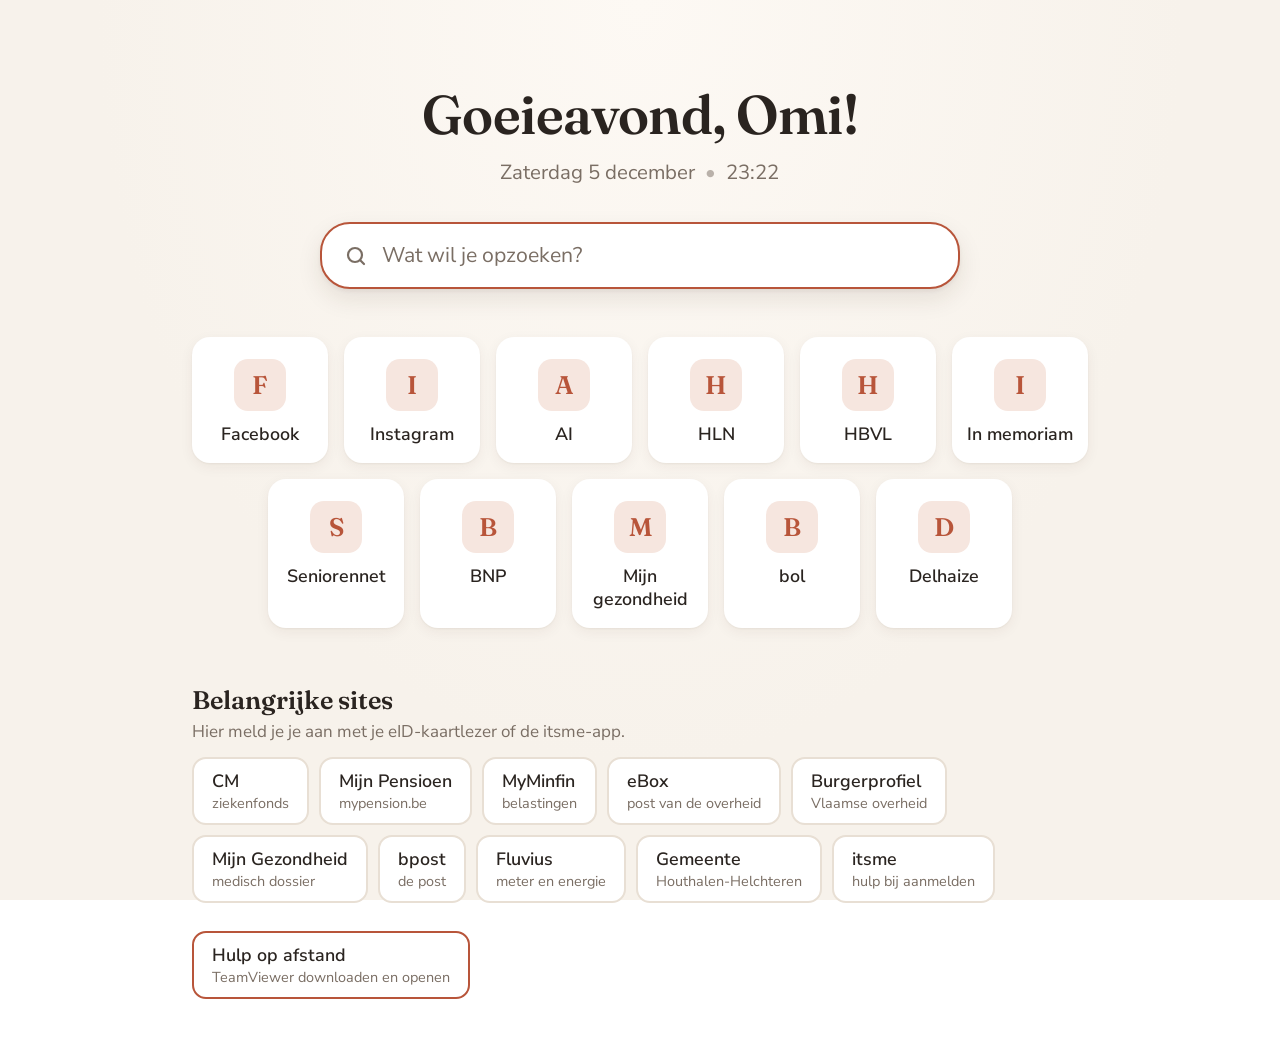
==== index.html @ e0f1998f "Mother's Day message: kisses from Hans Co-Authored-By: Claude Opus 5.5 (1M context) <noreply@anthrop" ====
<!doctype html>
<html lang="nl">
<head>
<meta charset="utf-8">
<meta name="viewport" content="width=device-width, initial-scale=1">
<meta name="robots" content="noindex, nofollow">
<title>Omistart</title>
<link rel="icon" href="data:image/svg+xml,<svg xmlns='http://www.w3.org/2000/svg' viewBox='0 0 100 100'><text y='.9em' font-size='90'>&#127799;</text></svg>">
<link rel="preconnect" href="https://fonts.googleapis.com">
<link rel="preconnect" href="https://fonts.gstatic.com" crossorigin>
<link href="https://fonts.googleapis.com/css2?family=Fraunces:opsz,wght@9..144,500;9..144,600&family=Nunito+Sans:opsz,wght@6..12,400;6..12,600&display=swap" rel="stylesheet">
<style>
  :root {
    --bg: #f7f2eb;
    --bg-glow: #fdf9f4;
    --card: #ffffff;
    --text: #2a2420;
    --muted: #7a6e64;
    --accent: #b8553a;
    --accent-soft: #f6e6df;
    --line: #e8dfd4;
    --shadow: 0 1px 2px rgba(60, 40, 20, .05), 0 4px 14px rgba(60, 40, 20, .06);
    --shadow-hover: 0 2px 4px rgba(60, 40, 20, .06), 0 10px 24px rgba(60, 40, 20, .10);
  }
  @media (prefers-color-scheme: dark) {
    :root {
      --bg: #1d1916;
      --bg-glow: #26211d;
      --card: #2a2420;
      --text: #f2ebe3;
      --muted: #a89c91;
      --accent: #e2876b;
      --accent-soft: #3a2b25;
      --line: #3a322c;
      --shadow: 0 1px 2px rgba(0,0,0,.3);
      --shadow-hover: 0 6px 20px rgba(0,0,0,.4);
    }
  }

  * { box-sizing: border-box; }
  html { font-size: 17px; }
  body {
    margin: 0;
    min-height: 100vh;
    background: radial-gradient(ellipse at top, var(--bg-glow), var(--bg) 60%) fixed;
    color: var(--text);
    font-family: "Nunito Sans", "Segoe UI", system-ui, sans-serif;
    display: flex;
    flex-direction: column;
    align-items: center;
    padding: 9vh 16px 48px;
  }

  /* Greeting */
  header { text-align: center; margin-bottom: 36px; }
  #greeting {
    font-family: "Fraunces", Georgia, serif;
    font-weight: 600;
    font-size: clamp(2.2rem, 5vw, 3.2rem);
    letter-spacing: -0.01em;
    margin: 0 0 10px;
  }
  #today { font-size: 1.2rem; color: var(--muted); }
  #festive { font-size: 3.4rem; margin-bottom: 8px; }
  #festive[hidden], #festive-sub[hidden] { display: none; }
  #festive span { display: inline-block; margin: 0 .12em; animation: hop 1.4s ease-in-out infinite; }
  #festive span:nth-child(2) { animation-delay: .2s; }
  #festive span:nth-child(3) { animation-delay: .4s; }
  #festive span:nth-child(4) { animation-delay: .6s; }
  #festive span:nth-child(5) { animation-delay: .8s; }
  #festive-sub { font-family: "Fraunces", Georgia, serif; font-size: 1.5rem; font-weight: 500; margin: 0 0 12px; color: var(--party-1); }

  /* Party days (birthday, Mother's Day) */
  body.party { --party-1: #d6336c; --party-2: #f59f00; --party-3: #7048e8; }
  body.moederdag { --party-1: #d6336c; --party-2: #f783ac; --party-3: #e64980; }
  body.party {
    background:
      radial-gradient(circle at 15% 20%, color-mix(in srgb, var(--party-2) 22%, transparent), transparent 40%),
      radial-gradient(circle at 85% 30%, color-mix(in srgb, var(--party-1) 18%, transparent), transparent 45%),
      radial-gradient(circle at 50% 90%, color-mix(in srgb, var(--party-3) 14%, transparent), transparent 50%),
      radial-gradient(ellipse at top, var(--bg-glow), var(--bg) 60%) fixed;
  }
  body.party #greeting {
    font-size: clamp(2.6rem, 7vw, 4.6rem);
    background: linear-gradient(90deg, var(--party-1), var(--party-2), var(--party-3), var(--party-1));
    background-size: 300% 100%;
    -webkit-background-clip: text;
    background-clip: text;
    color: transparent;
    animation: shimmer 6s linear infinite, wobble 3s ease-in-out infinite;
    cursor: pointer;
  }
  body.party .weather { top: 64px; }
  .bunting { position: fixed; top: 0; left: 0; right: 0; height: 56px; display: flex; justify-content: space-around; pointer-events: none; z-index: 5; }
  .bunting::before { content: ""; position: absolute; top: 6px; left: 0; right: 0; border-top: 2px solid color-mix(in srgb, var(--text) 30%, transparent); }
  .bunting i { width: 34px; height: 44px; margin-top: 6px; clip-path: polygon(0 0, 100% 0, 50% 100%); transform-origin: top center; animation: sway 2.4s ease-in-out infinite; }
  .bunting i:nth-child(3n+1) { background: var(--party-1); }
  .bunting i:nth-child(3n+2) { background: var(--party-2); animation-delay: .4s; }
  .bunting i:nth-child(3n) { background: var(--party-3); animation-delay: .8s; }
  .sky { position: fixed; inset: 0; overflow: hidden; pointer-events: none; z-index: 4; }
  .sky span { position: absolute; top: -10vh; will-change: transform; animation: fall linear infinite; }
  .sky .confetti { width: 10px; height: 16px; border-radius: 2px; }
  .sky .balloon { top: auto; bottom: -20vh; font-size: 3.4rem; animation-name: rise; }
  .sky .burst { width: 12px; height: 12px; border-radius: 3px; animation: burst 1.6s cubic-bezier(.2,.7,.4,1) forwards; }

  @keyframes hop { 0%, 100% { transform: translateY(0) rotate(0); } 50% { transform: translateY(-14px) rotate(-8deg); } }
  @keyframes shimmer { to { background-position: 300% 0; } }
  @keyframes wobble { 0%, 100% { transform: rotate(-1.5deg) scale(1); } 50% { transform: rotate(1.5deg) scale(1.04); } }
  @keyframes sway { 0%, 100% { transform: rotate(-6deg); } 50% { transform: rotate(6deg); } }
  @keyframes fall { to { transform: translate(var(--drift), 120vh) rotate(var(--spin)); } }
  @keyframes rise { to { transform: translate(var(--drift), -140vh) rotate(var(--spin)); } }
  @keyframes burst { to { transform: translate(var(--x), var(--y)) rotate(var(--spin)); opacity: 0; } }
  @media (prefers-reduced-motion: reduce) {
    .bunting i, #festive span, body.party #greeting { animation: none !important; }
    .sky { display: none; }
  }
  #today .dot { margin: 0 10px; opacity: .5; }
  .weather {
    position: absolute;
    top: 16px;
    right: 20px;
    display: inline-flex;
    align-items: center;
    gap: 8px;
    font-size: .95rem;
    color: var(--muted);
  }
  .weather[hidden] { display: none; }
  .weather .emoji { font-size: 1.25rem; line-height: 1; }
  .weather .temp { font-size: 1.1rem; font-weight: 600; color: var(--text); }

  /* Search */
  .search { position: relative; width: 100%; max-width: 640px; margin-bottom: 48px; }
  .search form {
    display: flex;
    align-items: center;
    background: var(--card);
    border: 2px solid var(--line);
    border-radius: 30px;
    box-shadow: var(--shadow);
    transition: border-color .15s, box-shadow .15s;
  }
  .search form:focus-within { border-color: var(--accent); box-shadow: var(--shadow-hover); }
  .search.open form { border-radius: 30px 30px 0 0; border-bottom-color: var(--line); }
  .search svg { flex: none; width: 24px; height: 24px; margin-left: 22px; color: var(--muted); }
  .search input {
    flex: 1;
    min-width: 0;
    font: inherit;
    font-size: 1.25rem;
    padding: 17px 22px 17px 14px;
    border: 0;
    background: transparent;
    color: var(--text);
    outline: none;
  }
  .search input::placeholder { color: var(--muted); }

  #suggestions {
    position: absolute;
    left: 0; right: 0; top: 100%;
    z-index: 10;
    margin: 0;
    padding: 6px 0 10px;
    list-style: none;
    background: var(--card);
    border: 2px solid var(--accent);
    border-top: 0;
    border-radius: 0 0 30px 30px;
    box-shadow: var(--shadow-hover);
  }
  #suggestions[hidden] { display: none; }
  #suggestions li {
    display: flex;
    align-items: center;
    gap: 14px;
    padding: 11px 24px;
    font-size: 1.15rem;
    cursor: pointer;
  }
  #suggestions li svg { width: 18px; height: 18px; margin: 0; color: var(--muted); flex: none; }
  #suggestions li.active, #suggestions li:hover { background: var(--accent-soft); }
  #suggestions b { font-weight: 600; }

  /* Tiles */
  .grid {
    display: flex;
    flex-wrap: wrap;
    justify-content: center;
    gap: 16px;
    max-width: 920px;
  }
  .tile {
    width: 136px;
    padding: 20px 10px 16px;
    background: var(--card);
    border: 2px solid transparent;
    border-radius: 18px;
    box-shadow: var(--shadow);
    color: var(--text);
    text-decoration: none;
    display: flex;
    flex-direction: column;
    align-items: center;
    gap: 12px;
    transition: transform .15s, box-shadow .15s, border-color .15s;
  }
  .tile:hover, .tile:focus-visible {
    transform: translateY(-3px);
    box-shadow: var(--shadow-hover);
    border-color: var(--accent);
    outline: none;
  }
  .icon {
    width: 52px; height: 52px;
    border-radius: 14px;
    background: var(--accent-soft);
    display: flex; align-items: center; justify-content: center;
    font-family: "Fraunces", Georgia, serif;
    font-size: 1.5rem; font-weight: 600; color: var(--accent);
    overflow: hidden;
  }
  .icon img { width: 34px; height: 34px; }
  .tile span { font-size: 1.05rem; font-weight: 600; text-align: center; line-height: 1.25; }

  /* News */
  .news { width: 100%; max-width: 896px; margin-top: 64px; }
  .news[hidden] { display: none; }
  .news-head { display: flex; align-items: baseline; justify-content: space-between; gap: 16px; flex-wrap: wrap; margin-bottom: 16px; }
  .news h2 { font-family: "Fraunces", Georgia, serif; font-weight: 600; font-size: 1.8rem; margin: 0; }
  .tabs { display: flex; gap: 8px; flex-wrap: wrap; }
  .tabs button {
    font: inherit;
    font-size: 1rem;
    font-weight: 600;
    padding: 9px 18px;
    border-radius: 999px;
    border: 2px solid var(--line);
    background: var(--card);
    color: var(--text);
    cursor: pointer;
    transition: border-color .15s, background .15s;
  }
  .tabs button:hover { border-color: var(--accent); }
  .tabs button[aria-selected="true"] { background: var(--accent); border-color: var(--accent); color: #fff; }

  .stories {
    list-style: none;
    margin: 0;
    padding: 6px;
    background: var(--card);
    border-radius: 20px;
    box-shadow: var(--shadow);
  }
  .stories a {
    display: flex;
    align-items: center;
    gap: 18px;
    padding: 12px;
    border-radius: 14px;
    color: var(--text);
    text-decoration: none;
    transition: background .15s;
  }
  .stories a:hover, .stories a:focus-visible { background: var(--accent-soft); outline: none; }
  .stories li + li { border-top: 1px solid var(--line); }
  .stories .thumb {
    flex: none;
    width: 112px; height: 74px;
    border-radius: 10px;
    background: var(--accent-soft) center / cover no-repeat;
  }
  .stories .title { font-size: 1.15rem; font-weight: 600; line-height: 1.35; }
  .stories .when { display: block; margin-top: 4px; font-size: .95rem; font-weight: 400; color: var(--muted); }

  /* Footer */
  .important { width: 100%; max-width: 896px; margin-top: 56px; }
  .important h2 { font-family: "Fraunces", Georgia, serif; font-weight: 600; font-size: 1.5rem; margin: 0 0 4px; }
  .important p { margin: 0 0 14px; color: var(--muted); font-size: 1rem; }
  .important ul { list-style: none; margin: 0; padding: 0; display: flex; flex-wrap: wrap; gap: 10px; }
  .important a {
    display: block;
    padding: 10px 18px;
    border-radius: 14px;
    border: 2px solid var(--line);
    background: var(--card);
    color: var(--text);
    font-size: 1.05rem;
    font-weight: 600;
    text-decoration: none;
    transition: border-color .15s;
  }
  .important a:hover, .important a:focus-visible { border-color: var(--accent); outline: none; }
  .important small { display: block; font-size: .85rem; font-weight: 400; color: var(--muted); }
  .important .help { margin-top: 28px; }
  .important .help a { display: inline-block; border-color: var(--accent); }

  @media (max-width: 520px) {
    body { padding-top: 6vh; }
    .weather { position: static; margin-bottom: 20px; }
    .grid { gap: 12px; }
    .tile { width: calc(50% - 6px); }
    .stories .thumb { width: 84px; height: 60px; }
    .stories a { gap: 14px; }
  }
</style>
</head>
<body>
  <div class="weather" id="weather" hidden></div>

  <header>
    <div id="festive" aria-hidden="true" hidden></div>
    <h1 id="greeting">Dag Omi!</h1>
    <p id="festive-sub" hidden></p>
    <div id="today"><span id="date"></span><span class="dot">&bull;</span><span id="clock"></span></div>
  </header>

  <div class="search" id="search">
    <form action="https://www.google.com/search" method="get" role="search">
      <svg viewBox="0 0 24 24" fill="none" stroke="currentColor" stroke-width="2.2" stroke-linecap="round"><circle cx="11" cy="11" r="7"/><path d="m20 20-3.5-3.5"/></svg>
      <input id="q" name="q" placeholder="Wat wil je opzoeken?" autofocus autocomplete="off"
             role="combobox" aria-expanded="false" aria-controls="suggestions" aria-autocomplete="list">
    </form>
    <ul id="suggestions" role="listbox" hidden></ul>
  </div>

  <main class="grid" id="links"></main>

  <section class="news" id="news" hidden>
    <div class="news-head">
      <h2>Leuk om te lezen</h2>
      <div class="tabs" id="tabs" role="tablist"></div>
    </div>
    <ul class="stories" id="stories"></ul>
  </section>

  <footer class="important">
    <h2>Belangrijke sites</h2>
    <p>Hier meld je je aan met je eID-kaartlezer of de itsme-app.</p>
    <ul>
      <li><a href="https://www.cm.be/">CM<small>ziekenfonds</small></a></li>
      <li><a href="https://www.mypension.be/nl">Mijn Pensioen<small>mypension.be</small></a></li>
      <li><a href="https://eservices.minfin.fgov.be/myminfin-web/">MyMinfin<small>belastingen</small></a></li>
      <li><a href="https://myebox.be/nl">eBox<small>post van de overheid</small></a></li>
      <li><a href="https://www.burgerprofiel.be/">Burgerprofiel<small>Vlaamse overheid</small></a></li>
      <li><a href="https://www.mijngezondheid.belgie.be/">Mijn Gezondheid<small>medisch dossier</small></a></li>
      <li><a href="https://www.bpost.be/nl">bpost<small>de post</small></a></li>
      <li><a href="https://www.fluvius.be/nl">Fluvius<small>meter en energie</small></a></li>
      <li><a href="https://www.houthalen-helchteren.be/">Gemeente<small>Houthalen-Helchteren</small></a></li>
      <li><a href="https://www.itsme-id.com/nl-BE/">itsme<small>hulp bij aanmelden</small></a></li>
    </ul>
    <div class="help">
      <a href="https://download.teamviewer.com/download/TeamViewerQS_x64.exe">Hulp op afstand<small>TeamViewer downloaden en openen</small></a>
    </div>
  </footer>

<script>
  // Pas hier de knoppen aan: [naam, adres]
  const LINKS = [
    ["Facebook", "https://www.facebook.com/"],
    ["Instagram", "https://www.instagram.com/"],
    ["AI", "https://gemini.google.com/"],
    ["HLN", "https://www.hln.be/"],
    ["HBVL", "https://www.hbvl.be/"],
    ["In memoriam", "https://www.inmemoriam.be/"],
    ["Seniorennet", "https://www.seniorennet.be/forum/"],
    ["BNP", "https://www.bnpparibasfortis.be/"],
    ["Mijn gezondheid", "https://www.mijngezondheid.belgie.be/"],
    ["bol", "https://www.bol.com/be/nl/"],
    ["Delhaize", "https://www.delhaize.be/nl"],
  ];

  // Tiles
  const grid = document.getElementById("links");
  for (const [name, url] of LINKS) {
    const a = document.createElement("a");
    a.className = "tile";
    a.href = url;
    const icon = document.createElement("div");
    icon.className = "icon";
    const img = document.createElement("img");
    img.alt = "";
    img.src = "https://www.google.com/s2/favicons?sz=128&domain_url=" + encodeURIComponent(url);
    img.onerror = () => { icon.textContent = name[0].toUpperCase(); };
    icon.append(img);
    const label = document.createElement("span");
    label.textContent = name;
    a.append(icon, label);
    grid.append(a);
  }

  // Special days: her birthday and Mother's Day (second Sunday of May).
  // Add ?datum=2026-12-13 to the address to preview a day.
  const OCCASIONS = {
    verjaardag: {
      greeting: "Fijne Verjaardag, Mamma!",
      sub: "Van harte gefeliciteerd! Een dikke knuffel van Hans 🥳",
      emoji: ["🎂", "🎈", "🎉", "🎁", "🥳"],
      falling: ["🎉", "✨", "⭐", "🎊"],
      rising: ["🎈", "🎈", "🎈", "🎁"],
    },
    moederdag: {
      greeting: "Fijne Moederdag, Mamma!",
      sub: "Dikke zoenen van Hans 💖",
      emoji: ["💐", "❤️", "🌷", "💖", "🌸"],
      falling: ["🌸", "🌷", "💖", "❤️", "🌹", "💐"],
      rising: ["💖", "❤️", "💕"],
    },
  };
  function occasion(d) {
    if (d.getMonth() === 11 && d.getDate() === 13) return "verjaardag";
    if (d.getMonth() === 4 && d.getDay() === 0 && d.getDate() >= 8 && d.getDate() <= 14) return "moederdag";
    return null;
  }
  const preview = new URLSearchParams(location.search).get("datum");
  const party = occasion(preview ? new Date(preview + "T12:00") : new Date());
  const rand = (a, b) => a + Math.random() * (b - a);
  const pick = list => list[Math.floor(Math.random() * list.length)];

  function startParty(name) {
    const o = OCCASIONS[name];
    document.body.classList.add("party", name);
    const festive = document.getElementById("festive");
    for (const e of o.emoji) festive.append(Object.assign(document.createElement("span"), { textContent: e }));
    festive.hidden = false;
    const sub = document.getElementById("festive-sub");
    sub.textContent = o.sub;
    sub.hidden = false;

    const bunting = document.createElement("div");
    bunting.className = "bunting";
    for (let i = 0; i < Math.ceil(innerWidth / 48); i++) bunting.append(document.createElement("i"));
    document.body.prepend(bunting);

    // Confetti or petals falling, balloons or hearts rising.
    const sky = document.createElement("div");
    sky.className = "sky";
    const colors = ["var(--party-1)", "var(--party-2)", "var(--party-3)"];
    for (let i = 0; i < 46; i++) {
      const s = document.createElement("span");
      if (name === "verjaardag" && i % 2) {
        s.className = "confetti";
        s.style.background = pick(colors);
      } else {
        s.textContent = pick(o.falling);
        s.style.fontSize = rand(1.2, 2.4) + "rem";
      }
      s.style.left = rand(0, 100) + "vw";
      s.style.animationDuration = rand(7, 15) + "s";
      s.style.animationDelay = -rand(0, 15) + "s";
      s.style.setProperty("--drift", rand(-20, 20) + "vw");
      s.style.setProperty("--spin", rand(-720, 720) + "deg");
      sky.append(s);
    }
    for (let i = 0; i < 9; i++) {
      const b = document.createElement("span");
      b.className = "balloon";
      b.textContent = pick(o.rising);
      b.style.left = rand(0, 92) + "vw";
      b.style.animationDuration = rand(12, 20) + "s";
      b.style.animationDelay = -rand(0, 20) + "s";
      b.style.setProperty("--drift", rand(-10, 10) + "vw");
      b.style.setProperty("--spin", rand(-20, 20) + "deg");
      sky.append(b);
    }
    document.body.append(sky);

    // A confetti burst at the start and whenever the greeting is clicked.
    function burst(x, y) {
      for (let i = 0; i < 70; i++) {
        const c = document.createElement("span");
        c.className = "burst";
        c.style.left = x + "px";
        c.style.top = y + "px";
        c.style.background = pick(colors);
        const angle = rand(0, Math.PI * 2), dist = rand(80, 360);
        c.style.setProperty("--x", Math.cos(angle) * dist + "px");
        c.style.setProperty("--y", Math.sin(angle) * dist + rand(60, 200) + "px");
        c.style.setProperty("--spin", rand(-720, 720) + "deg");
        c.addEventListener("animationend", () => c.remove());
        sky.append(c);
      }
    }
    const greeting = document.getElementById("greeting");
    const center = () => { const r = greeting.getBoundingClientRect(); return [r.left + r.width / 2, r.top + r.height / 2]; };
    greeting.addEventListener("click", () => burst(...center()));
    setTimeout(() => burst(...center()), 400);
    setTimeout(() => burst(innerWidth * .2, innerHeight * .3), 900);
    setTimeout(() => burst(innerWidth * .8, innerHeight * .3), 1300);
  }
  if (party) startParty(party);

  // Greeting, date and clock
  function tick() {
    const now = new Date();
    const h = now.getHours();
    const part = h < 6 ? "Goeienacht" : h < 12 ? "Goeiemorgen" : h < 18 ? "Goeiemiddag" : "Goeieavond";
    document.getElementById("greeting").textContent = party ? OCCASIONS[party].greeting : part + ", Omi!";
    const date = now.toLocaleDateString("nl-BE", { weekday: "long", day: "numeric", month: "long" });
    document.getElementById("date").textContent = date[0].toUpperCase() + date.slice(1);
    document.getElementById("clock").textContent = now.toLocaleTimeString("nl-BE", { hour: "2-digit", minute: "2-digit" });
  }
  tick();
  setInterval(tick, 10000);

  // Weather (Open-Meteo, no key needed)
  const PLACE = { name: "Houthalen", lat: 51.03, lon: 5.37 };
  const WEATHER = [
    [[0], "☀️", "🌙", "Zonnig"],
    [[1, 2], "⛅", "☁️", "Licht bewolkt"],
    [[3], "☁️", "☁️", "Bewolkt"],
    [[45, 48], "🌫️", "🌫️", "Mist"],
    [[51, 53, 55, 56, 57], "🌦️", "🌧️", "Motregen"],
    [[61, 63, 65, 66, 67, 80, 81, 82], "🌧️", "🌧️", "Regen"],
    [[71, 73, 75, 77, 85, 86], "🌨️", "🌨️", "Sneeuw"],
    [[95, 96, 99], "⛈️", "⛈️", "Onweer"],
  ];

  function loadWeather() {
    const url = "https://api.open-meteo.com/v1/forecast?latitude=" + PLACE.lat + "&longitude=" + PLACE.lon
      + "&current=temperature_2m,weather_code,is_day"
      + "&daily=temperature_2m_max,temperature_2m_min,precipitation_probability_max"
      + "&timezone=Europe%2FBrussels&forecast_days=1";
    fetch(url)
      .then(r => r.json())
      .then(({ current, daily }) => {
        const [, dayIcon, nightIcon, label] = WEATHER.find(([codes]) => codes.includes(current.weather_code)) || [, "🌡️", "🌡️", ""];
        const rain = daily.precipitation_probability_max[0];
        const parts = [
          PLACE.name,
          label,
          Math.round(daily.temperature_2m_min[0]) + "° – " + Math.round(daily.temperature_2m_max[0]) + "°",
        ];
        if (rain >= 30) parts.push(rain + "% regen");
        const el = document.getElementById("weather");
        el.innerHTML = "";
        const emoji = document.createElement("span");
        emoji.className = "emoji";
        emoji.textContent = current.is_day ? dayIcon : nightIcon;
        const temp = document.createElement("span");
        temp.className = "temp";
        temp.textContent = Math.round(current.temperature_2m) + "°";
        const text = document.createElement("span");
        text.textContent = parts.join(" · ");
        el.append(emoji, temp, text);
        el.title = "Weer in " + PLACE.name;
        el.hidden = false;
      })
      .catch(() => {});
  }
  loadWeather();
  setInterval(loadWeather, 30 * 60000);

  // Search suggestions (Google suggest via JSONP)
  const box = document.getElementById("search");
  const form = box.querySelector("form");
  const input = document.getElementById("q");
  const list = document.getElementById("suggestions");
  const searchIcon = '<svg viewBox="0 0 24 24" fill="none" stroke="currentColor" stroke-width="2.2" stroke-linecap="round"><circle cx="11" cy="11" r="7"/><path d="m20 20-3.5-3.5"/></svg>';
  let items = [], active = -1, typed = "", requestId = 0, timer;

  function setOpen(open) {
    list.hidden = !open;
    box.classList.toggle("open", open);
    input.setAttribute("aria-expanded", open);
  }

  function render() {
    list.innerHTML = "";
    items.forEach((text, i) => {
      const li = document.createElement("li");
      li.setAttribute("role", "option");
      li.className = i === active ? "active" : "";
      const rest = text.toLowerCase().startsWith(typed.toLowerCase()) ? text.slice(typed.length) : null;
      li.innerHTML = searchIcon;
      const span = document.createElement("span");
      if (rest !== null) {
        span.append(text.slice(0, typed.length));
        const b = document.createElement("b");
        b.textContent = rest;
        span.append(b);
      } else {
        span.textContent = text;
      }
      li.append(span);
      li.addEventListener("mousedown", e => { e.preventDefault(); go(text); });
      list.append(li);
    });
    setOpen(items.length > 0);
  }

  function go(text) {
    input.value = text;
    setOpen(false);
    form.submit();
  }

  function fetchSuggestions(q) {
    const id = ++requestId;
    const cb = "omieSuggest" + id;
    const script = document.createElement("script");
    window[cb] = data => {
      delete window[cb];
      script.remove();
      if (id !== requestId) return;
      items = (data[1] || []).slice(0, 7);
      active = -1;
      render();
    };
    script.onerror = () => { delete window[cb]; script.remove(); };
    script.src = "https://suggestqueries.google.com/complete/search?client=chrome&hl=nl&gl=be&ie=utf-8&oe=utf-8&q="
      + encodeURIComponent(q) + "&callback=" + cb;
    document.head.append(script);
  }

  input.addEventListener("input", () => {
    typed = input.value;
    clearTimeout(timer);
    if (!typed.trim()) { requestId++; items = []; setOpen(false); return; }
    timer = setTimeout(() => fetchSuggestions(typed), 120);
  });

  input.addEventListener("keydown", e => {
    if (list.hidden) return;
    if (e.key === "ArrowDown" || e.key === "ArrowUp") {
      e.preventDefault();
      const n = items.length + 1; // -1 = what was typed
      active = ((active + 1 + (e.key === "ArrowDown" ? 1 : -1) + n) % n) - 1;
      input.value = active === -1 ? typed : items[active];
      render();
    } else if (e.key === "Escape") {
      input.value = typed;
      setOpen(false);
    }
  });

  // Reddit posts (feeds.json is refreshed every 30 minutes by GitHub Actions)
  function ago(iso) {
    if (!iso) return "";
    const min = Math.round((Date.now() - new Date(iso)) / 60000);
    if (min < 1) return "zonet";
    if (min < 60) return min + " min geleden";
    const h = Math.round(min / 60);
    if (h < 24) return h + " uur" + " geleden";
    const d = Math.round(h / 24);
    return d === 1 ? "gisteren" : d + " dagen geleden";
  }

  fetch("feeds.json", { cache: "no-cache" })
    .then(r => r.json())
    .then(({ feeds }) => {
      feeds = feeds.filter(f => f.items.length);
      if (!feeds.length) return;
      const tabs = document.getElementById("tabs");
      const stories = document.getElementById("stories");
      let saved = null;
      try { saved = localStorage.getItem("omiestart-feed"); } catch {}

      function show(name) {
        const feed = feeds.find(f => f.name === name) || feeds[0];
        try { localStorage.setItem("omiestart-feed", feed.name); } catch {}
        for (const b of tabs.children) b.setAttribute("aria-selected", b.textContent === feed.name);
        stories.innerHTML = "";
        for (const item of feed.items) {
          const li = document.createElement("li");
          const a = document.createElement("a");
          a.href = item.link;
          const thumb = document.createElement("div");
          thumb.className = "thumb";
          if (item.image) thumb.style.backgroundImage = `url("${item.image.replace(/"/g, "%22")}")`;
          const text = document.createElement("div");
          const title = document.createElement("span");
          title.className = "title";
          title.textContent = item.title;
          const when = document.createElement("span");
          when.className = "when";
          when.textContent = [item.source, ago(item.date)].filter(Boolean).join(" · ");
          text.append(title, when);
          a.append(thumb, text);
          li.append(a);
          stories.append(li);
        }
      }

      for (const f of feeds) {
        const b = document.createElement("button");
        b.type = "button";
        b.setAttribute("role", "tab");
        b.textContent = f.name;
        b.addEventListener("click", () => show(f.name));
        tabs.append(b);
      }
      show(saved);
      document.getElementById("news").hidden = false;
    })
    .catch(() => {});

  input.addEventListener("blur", () => setOpen(false));
  input.addEventListener("focus", () => { if (items.length && input.value) render(); });
</script>
</body>
</html>
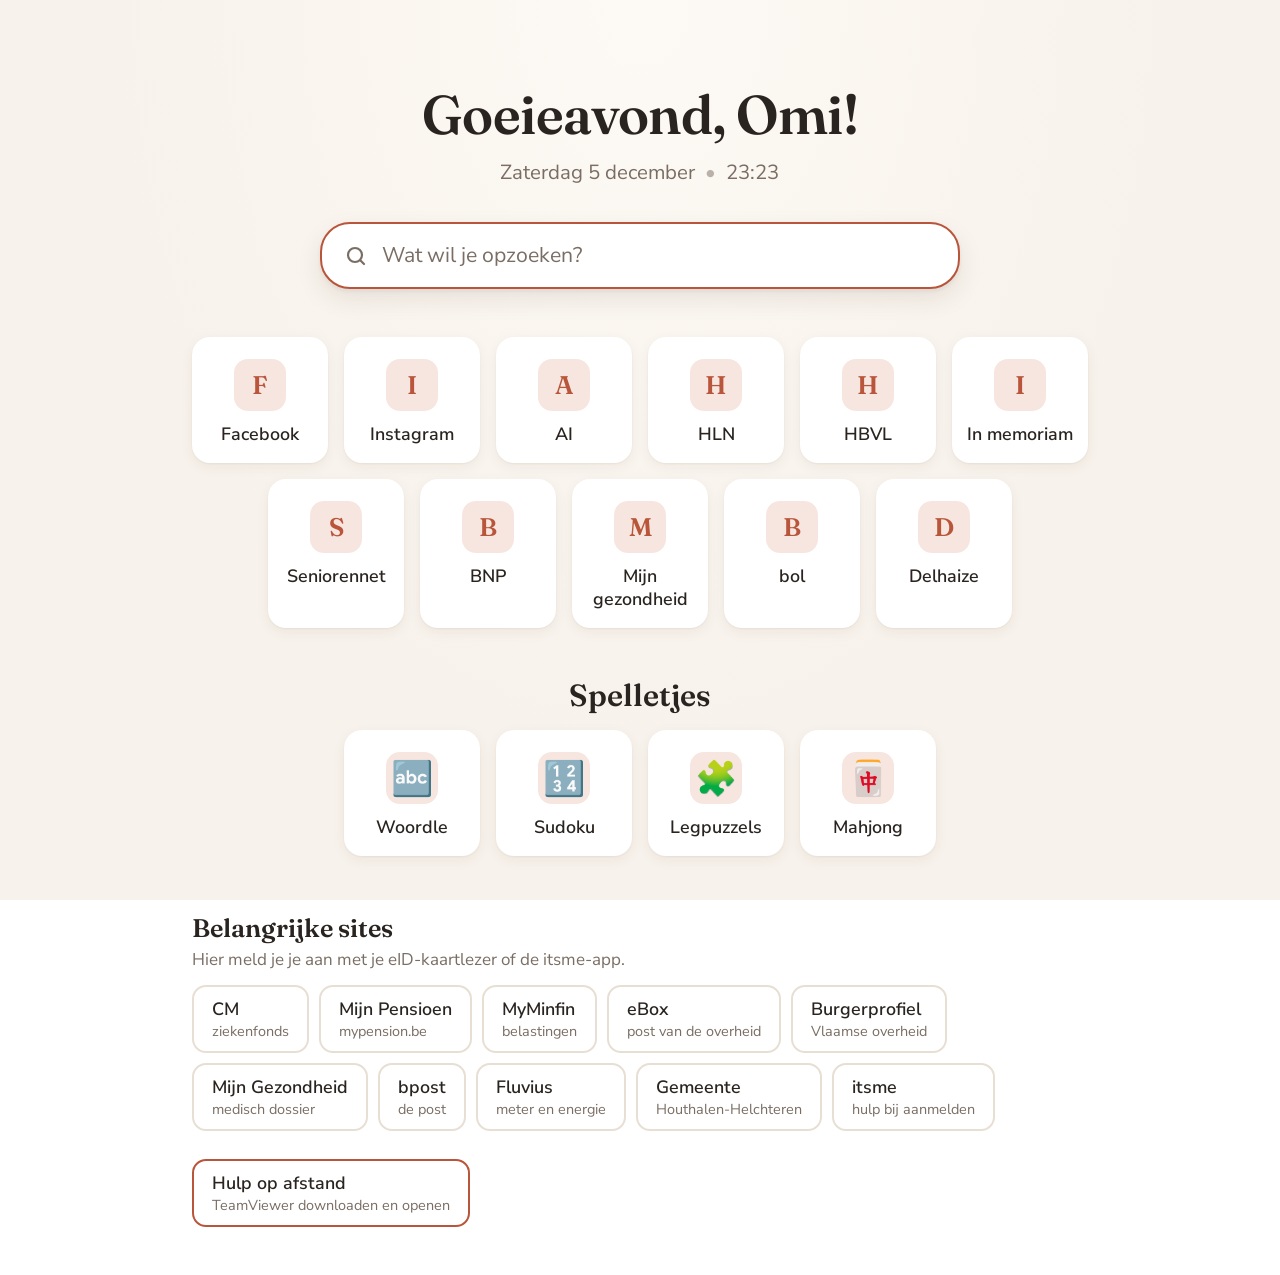
==== commit cd61052d: "Add a Spelletjes row: Woordle, Sudoku, jigsaw puzzles and Mahjong Co-Authored-By: Claude Opus 5.5 (1" ====
--- a/index.html
+++ b/index.html
@@ -190,6 +190,9 @@
     gap: 16px;
     max-width: 920px;
   }
+  .games { margin-top: 48px; text-align: center; }
+  .games h2 { font-family: "Fraunces", Georgia, serif; font-weight: 600; font-size: 1.8rem; margin: 0 0 16px; }
+  .icon.emoji { font-size: 2rem; }
   .tile {
     width: 136px;
     padding: 20px 10px 16px;
@@ -325,6 +328,11 @@
   </div>
 
   <main class="grid" id="links"></main>
+
+  <section class="games">
+    <h2>Spelletjes</h2>
+    <div class="grid" id="games"></div>
+  </section>
 
   <section class="news" id="news" hidden>
     <div class="news-head">
@@ -370,24 +378,40 @@
     ["Delhaize", "https://www.delhaize.be/nl"],
   ];
 
-  // Tiles
-  const grid = document.getElementById("links");
-  for (const [name, url] of LINKS) {
-    const a = document.createElement("a");
-    a.className = "tile";
-    a.href = url;
-    const icon = document.createElement("div");
-    icon.className = "icon";
-    const img = document.createElement("img");
-    img.alt = "";
-    img.src = "https://www.google.com/s2/favicons?sz=128&domain_url=" + encodeURIComponent(url);
-    img.onerror = () => { icon.textContent = name[0].toUpperCase(); };
-    icon.append(img);
-    const label = document.createElement("span");
-    label.textContent = name;
-    a.append(icon, label);
-    grid.append(a);
-  }
+  // Spelletjes: [naam, adres, icoon]
+  const GAMES = [
+    ["Woordle", "https://woordle.nl/", "🔤"],
+    ["Sudoku", "https://www.websudoku.com/", "🔢"],
+    ["Legpuzzels", "https://www.jigsawplanet.com/", "🧩"],
+    ["Mahjong", "https://www.mahjong.nl/", "🀄"],
+  ];
+
+  // Tiles: the site's own icon, or an emoji when one is given
+  function addTiles(grid, list) {
+    for (const [name, url, emoji] of list) {
+      const a = document.createElement("a");
+      a.className = "tile";
+      a.href = url;
+      const icon = document.createElement("div");
+      icon.className = "icon";
+      if (emoji) {
+        icon.classList.add("emoji");
+        icon.textContent = emoji;
+      } else {
+        const img = document.createElement("img");
+        img.alt = "";
+        img.src = "https://www.google.com/s2/favicons?sz=128&domain_url=" + encodeURIComponent(url);
+        img.onerror = () => { icon.textContent = name[0].toUpperCase(); };
+        icon.append(img);
+      }
+      const label = document.createElement("span");
+      label.textContent = name;
+      a.append(icon, label);
+      grid.append(a);
+    }
+  }
+  addTiles(document.getElementById("links"), LINKS);
+  addTiles(document.getElementById("games"), GAMES);
 
   // Special days: her birthday and Mother's Day (second Sunday of May).
   // Add ?datum=2026-12-13 to the address to preview a day.
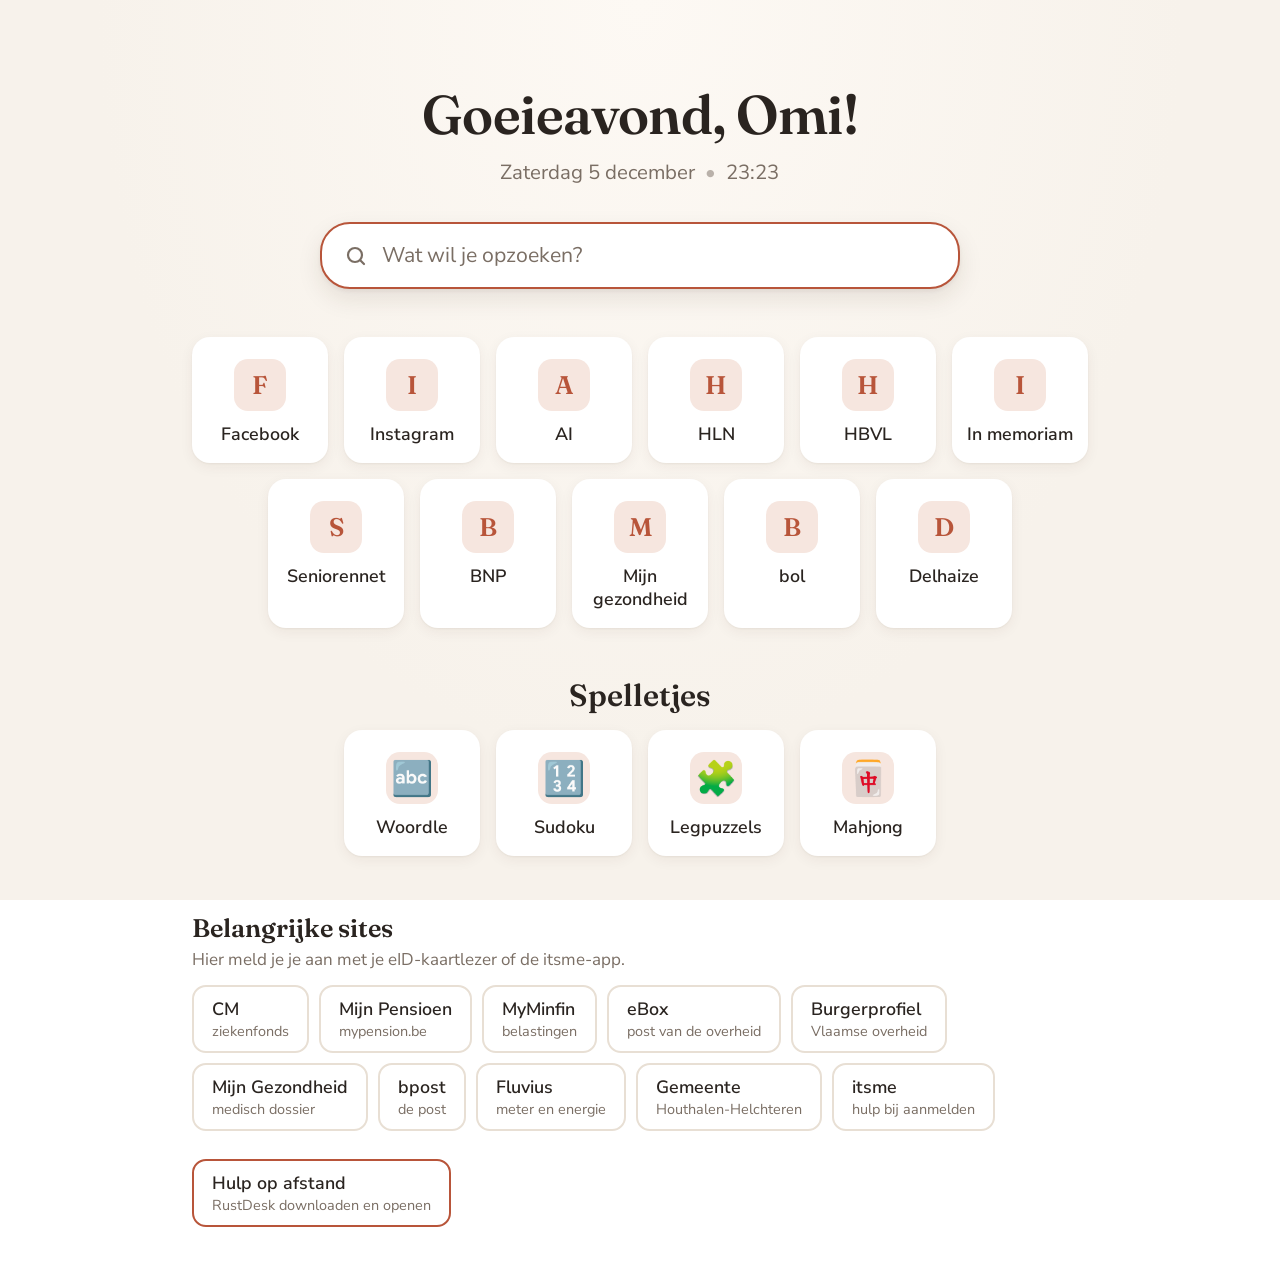
==== commit 3d9277a4: "Use RustDesk instead of TeamViewer for remote help Co-Authored-By: Claude Opus 5.5 (1M context) <nor" ====
--- a/index.html
+++ b/index.html
@@ -115,6 +115,31 @@
     .sky { display: none; }
   }
   #today .dot { margin: 0 10px; opacity: .5; }
+
+  /* Waste collection reminder */
+  .afval {
+    position: absolute;
+    top: 12px;
+    left: 20px;
+    display: flex; align-items: center; gap: 12px;
+    max-width: 320px;
+    padding: 10px 16px;
+    background: #fff4d6; color: #5a4100;
+    border: 2px solid #f0b429; border-radius: 14px;
+    box-shadow: var(--shadow);
+    font-size: .95rem; line-height: 1.35;
+  }
+  .afval[hidden] { display: none; }
+  .afval .bin { font-size: 1.8rem; flex: none; }
+  .afval b { display: block; font-size: 1.05rem; }
+  body.party .afval { top: 64px; }
+  /* Not enough room beside the greeting: show it below instead. */
+  @media (max-width: 1100px) {
+    .afval { position: static; max-width: 560px; width: 100%; margin-bottom: 24px; }
+  }
+  @media (prefers-color-scheme: dark) {
+    .afval { background: #3a2f12; color: #fbe3a1; border-color: #b8860b; }
+  }
   .weather {
     position: absolute;
     top: 16px;
@@ -300,8 +325,7 @@
 
   @media (max-width: 520px) {
     body { padding-top: 6vh; }
-    .weather { position: static; margin-bottom: 20px; }
-    .grid { gap: 12px; }
+    .weather { position: static; margin-bottom: 20px; }    .grid { gap: 12px; }
     .tile { width: calc(50% - 6px); }
     .stories .thumb { width: 84px; height: 60px; }
     .stories a { gap: 14px; }
@@ -317,6 +341,8 @@
     <p id="festive-sub" hidden></p>
     <div id="today"><span id="date"></span><span class="dot">&bull;</span><span id="clock"></span></div>
   </header>
+
+  <div class="afval" id="afval" role="status" hidden><span class="bin" aria-hidden="true">🗑️</span><div id="afval-text"></div></div>
 
   <div class="search" id="search">
     <form action="https://www.google.com/search" method="get" role="search">
@@ -358,7 +384,7 @@
       <li><a href="https://www.itsme-id.com/nl-BE/">itsme<small>hulp bij aanmelden</small></a></li>
     </ul>
     <div class="help">
-      <a href="https://download.teamviewer.com/download/TeamViewerQS_x64.exe">Hulp op afstand<small>TeamViewer downloaden en openen</small></a>
+      <a href="https://github.com/rustdesk/rustdesk/releases/download/1.5.0/rustdesk-1.5.0-x86_64.exe">Hulp op afstand<small>RustDesk downloaden en openen</small></a>
     </div>
   </footer>
 
@@ -670,8 +696,32 @@
     return d === 1 ? "gisteren" : d + " dagen geleden";
   }
 
-  fetch("feeds.json", { cache: "no-cache" })
-    .then(r => r.json())
+  const feedsData = fetch("feeds.json", { cache: "no-cache" }).then(r => r.json());
+
+  // Waste collection: remind the day before and on the morning itself.
+  let afval = [];
+  function showAfval() {
+    const now = new Date();
+    const today = preview ? new Date(preview + "T" + now.toTimeString().slice(0, 8)) : now;
+    const iso = d => `${d.getFullYear()}-${String(d.getMonth() + 1).padStart(2, "0")}-${String(d.getDate()).padStart(2, "0")}`;
+    const tomorrow = new Date(today);
+    tomorrow.setDate(today.getDate() + 1);
+    const list = types => {
+      const t = types.map(x => x === "Pmd" ? "PMD" : x.toLowerCase());
+      const s = t.length > 1 ? t.slice(0, -1).join(", ") + " en " + t.at(-1) : t[0];
+      return s[0].toUpperCase() + s.slice(1);
+    };
+    let html = "";
+    const t = afval.find(a => a.date === iso(tomorrow));
+    const n = afval.find(a => a.date === iso(today));
+    if (n && today.getHours() < 12) html = `<b>Vandaag wordt het afval opgehaald</b>${list(n.types)}. Staat alles buiten?`;
+    else if (t) html = `<b>Morgen wordt het afval opgehaald</b>${list(t.types)}. Zet het vanavond buiten.`;
+    document.getElementById("afval-text").innerHTML = html;
+    document.getElementById("afval").hidden = !html;
+  }
+  feedsData.then(data => { afval = data.afval || []; showAfval(); setInterval(showAfval, 60000); }).catch(() => {});
+
+  feedsData
     .then(({ feeds }) => {
       feeds = feeds.filter(f => f.items.length);
       if (!feeds.length) return;
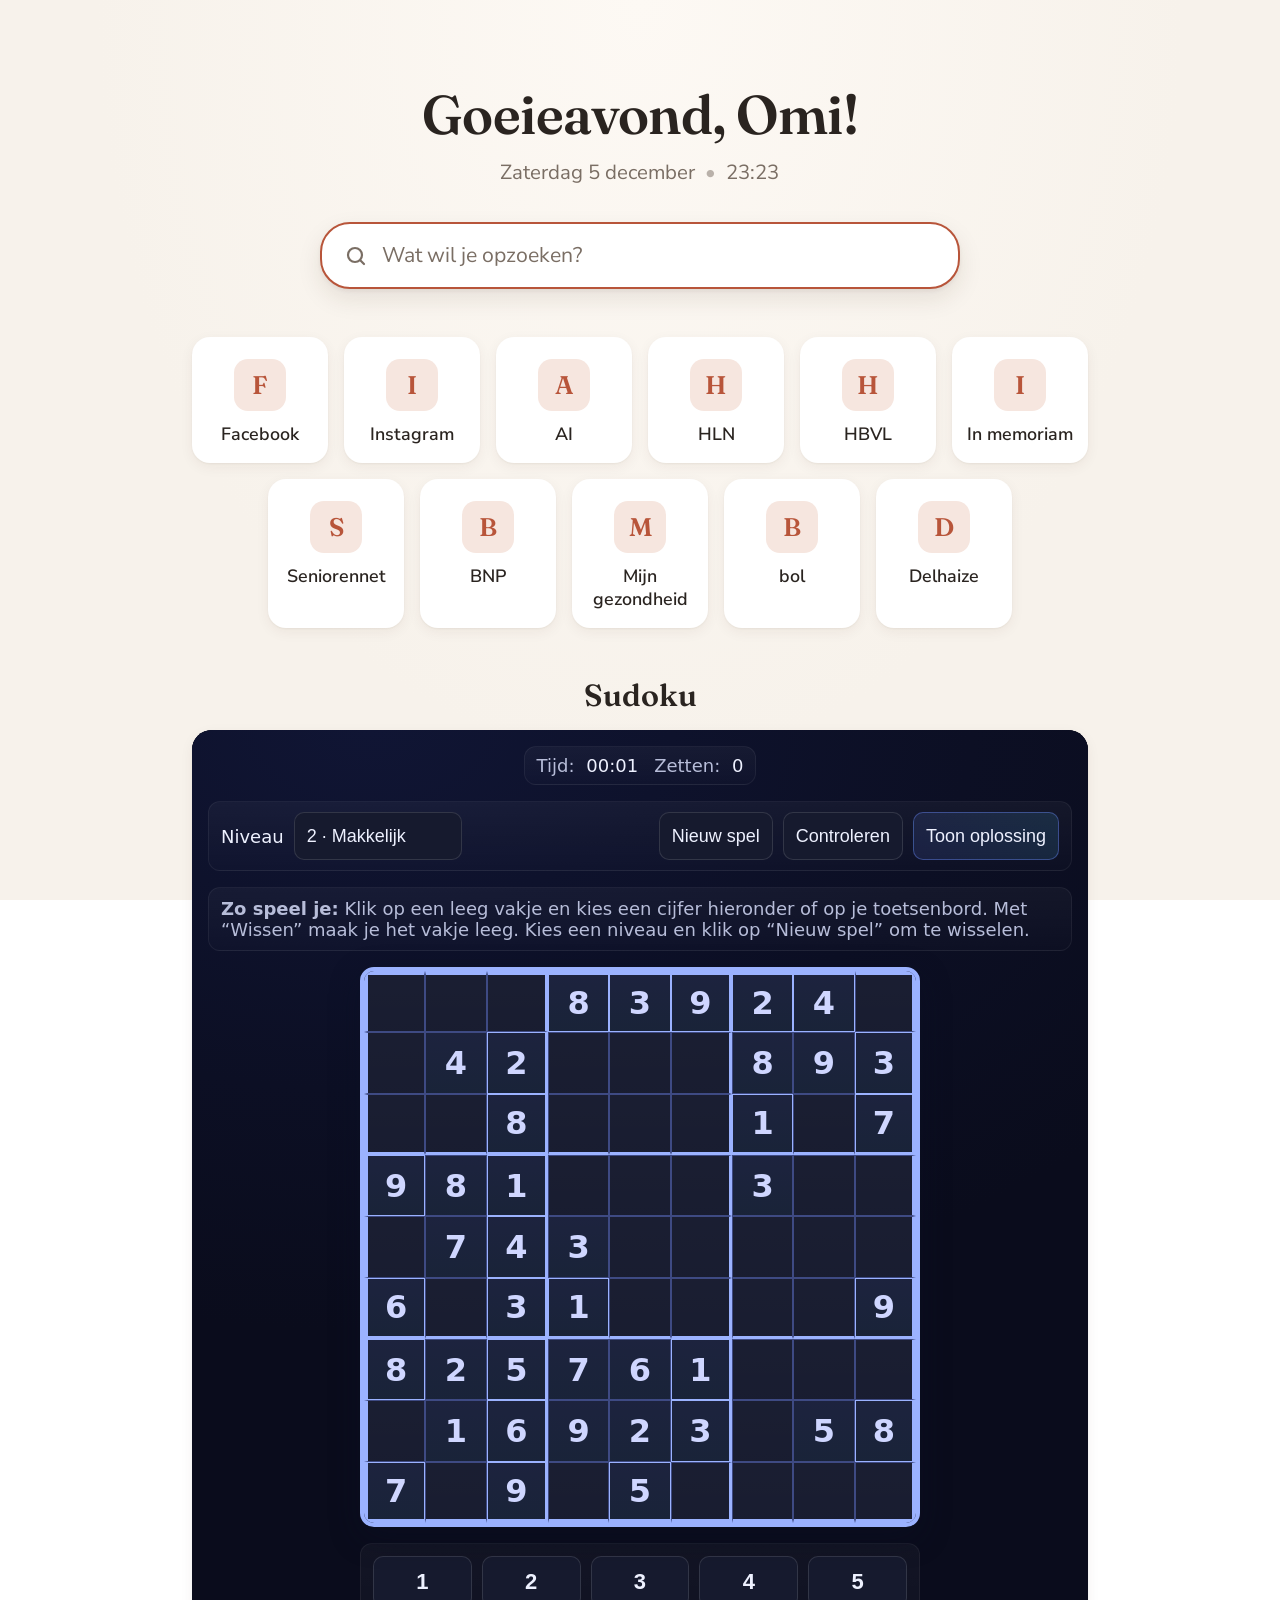
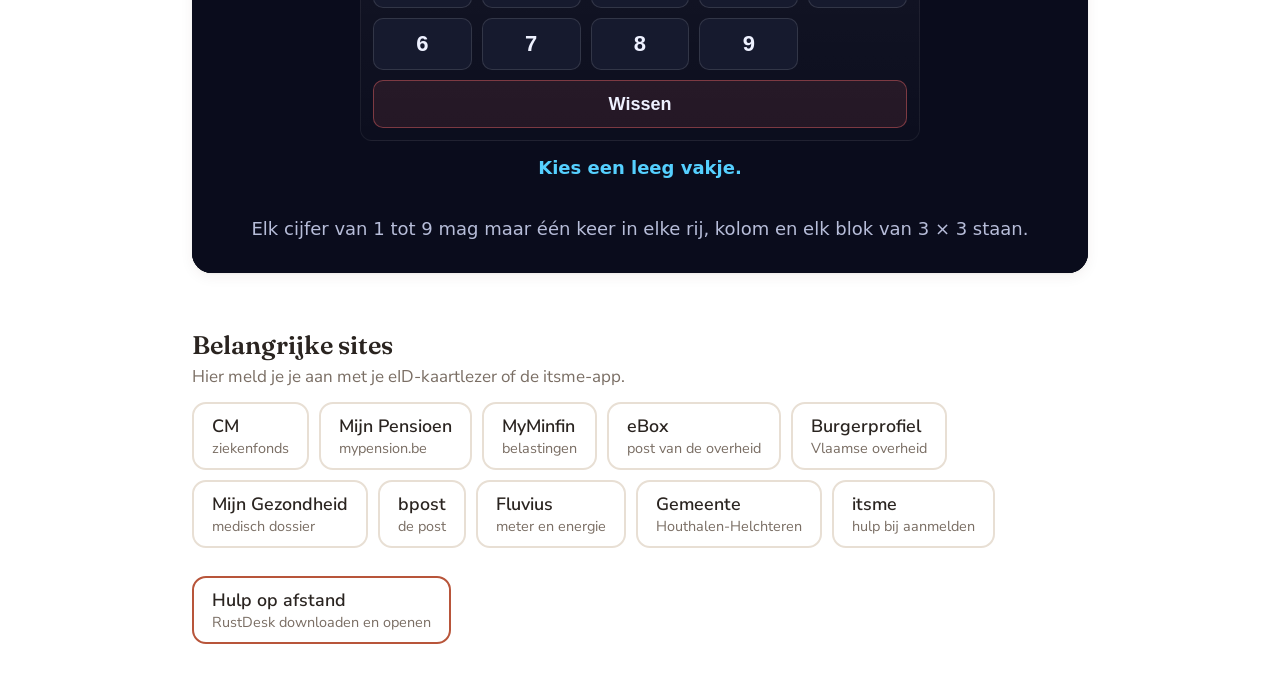
==== commit bc377c98: "Replace game tiles with inline Sudoku and six difficulty levels" ====
--- a/index.html
+++ b/index.html
@@ -215,7 +215,7 @@
     gap: 16px;
     max-width: 920px;
   }
-  .games { margin-top: 48px; text-align: center; }
+  .games { width: 100%; max-width: 896px; margin-top: 48px; text-align: center; }
   .games h2 { font-family: "Fraunces", Georgia, serif; font-weight: 600; font-size: 1.8rem; margin: 0 0 16px; }
   .icon.emoji { font-size: 2rem; }
   .tile {
@@ -250,6 +250,12 @@
   }
   .icon img { width: 34px; height: 34px; }
   .tile span { font-size: 1.05rem; font-weight: 600; text-align: center; line-height: 1.25; }
+
+  .sudoku-frame {
+    display: block; width: 100%; height: 1150px;
+    border: 0; border-radius: 20px; background: #0f1220;
+    box-shadow: var(--shadow);
+  }
 
   /* News */
   .news { width: 100%; max-width: 896px; margin-top: 64px; }
@@ -355,9 +361,10 @@
 
   <main class="grid" id="links"></main>
 
-  <section class="games">
-    <h2>Spelletjes</h2>
-    <div class="grid" id="games"></div>
+  <section class="games" aria-labelledby="sudoku-title">
+    <h2 id="sudoku-title">Sudoku</h2>
+    <iframe id="sudoku-frame" class="sudoku-frame" src="sudoku.html?inline=1"
+            title="Sudoku met zes moeilijkheidsniveaus"></iframe>
   </section>
 
   <section class="news" id="news" hidden>
@@ -402,14 +409,6 @@
     ["Mijn gezondheid", "https://www.mijngezondheid.belgie.be/"],
     ["bol", "https://www.bol.com/be/nl/"],
     ["Delhaize", "https://www.delhaize.be/nl"],
-  ];
-
-  // Spelletjes: [naam, adres, icoon]
-  const GAMES = [
-    ["Woordle", "https://woordle.nl/", "🔤"],
-    ["Sudoku", "https://www.websudoku.com/", "🔢"],
-    ["Legpuzzels", "https://www.jigsawplanet.com/", "🧩"],
-    ["Mahjong", "https://www.mahjong.nl/", "🀄"],
   ];
 
   // Tiles: the site's own icon, or an emoji when one is given
@@ -437,7 +436,16 @@
     }
   }
   addTiles(document.getElementById("links"), LINKS);
-  addTiles(document.getElementById("games"), GAMES);
+  // Keep the inline game at its natural height, without an inner scrollbar.
+  const sudokuFrame = document.getElementById("sudoku-frame");
+  sudokuFrame.addEventListener("load", () => {
+    const app = sudokuFrame.contentDocument.querySelector(".app");
+    const resize = () => {
+      sudokuFrame.style.height = Math.ceil(app.getBoundingClientRect().height) + "px";
+    };
+    new ResizeObserver(resize).observe(app);
+    resize();
+  });
 
   // Special days: her birthday and Mother's Day (second Sunday of May).
   // Add ?datum=2026-12-13 to the address to preview a day.
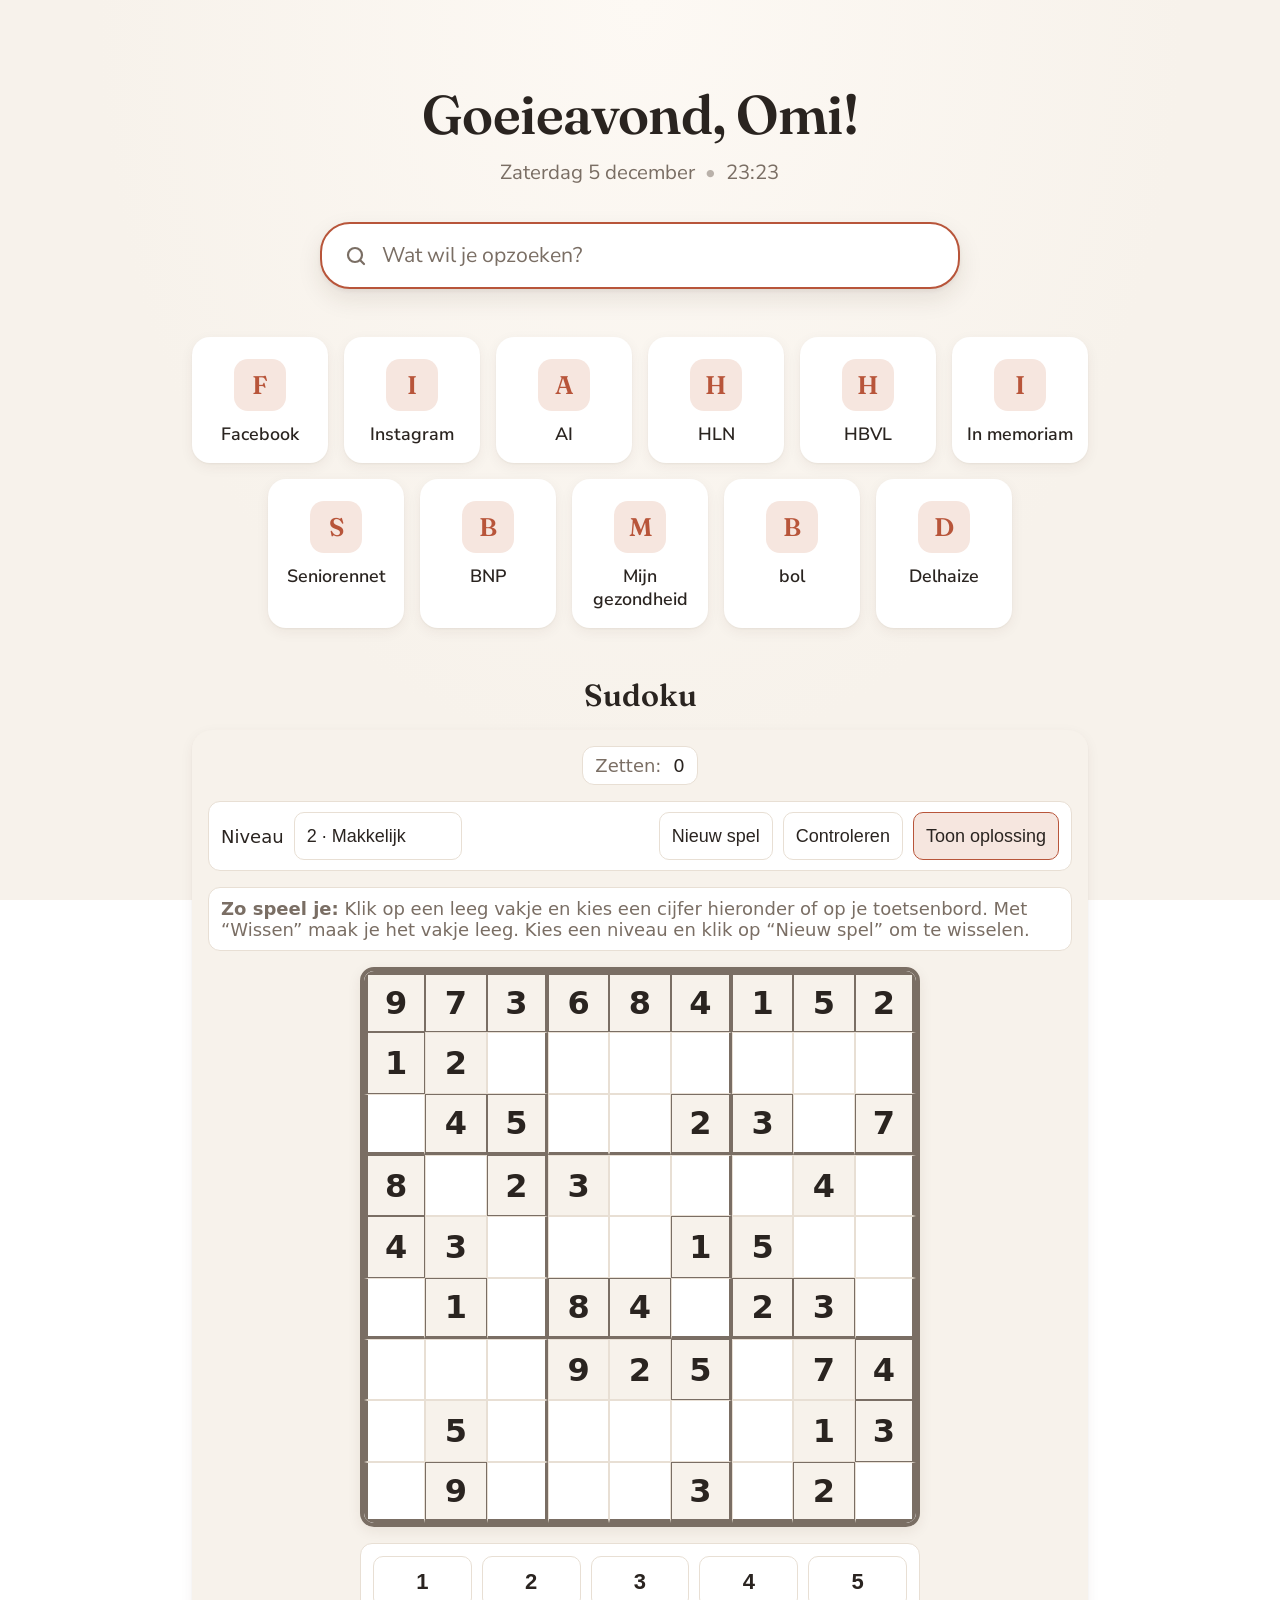
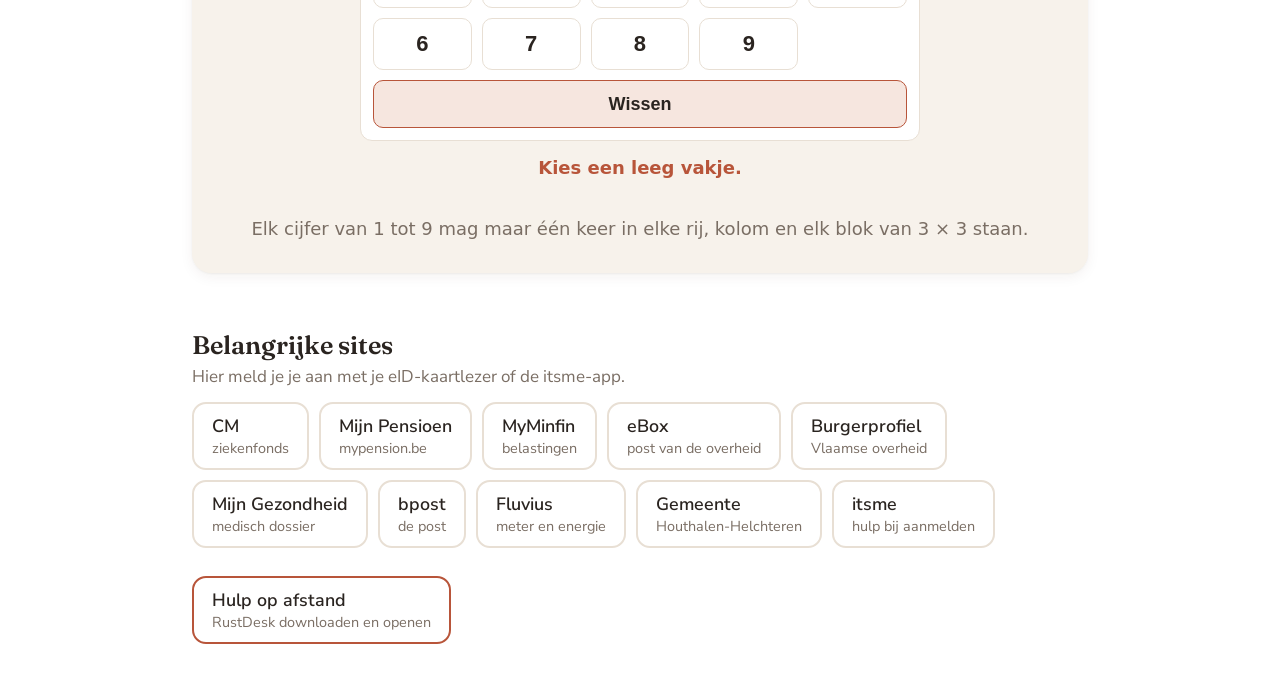
==== commit 2aa5bdb5: "Match Sudoku to site colors and remove game timer" ====
--- a/index.html
+++ b/index.html
@@ -253,7 +253,7 @@
 
   .sudoku-frame {
     display: block; width: 100%; height: 1150px;
-    border: 0; border-radius: 20px; background: #0f1220;
+    border: 0; border-radius: 20px; background: var(--bg);
     box-shadow: var(--shadow);
   }
 
